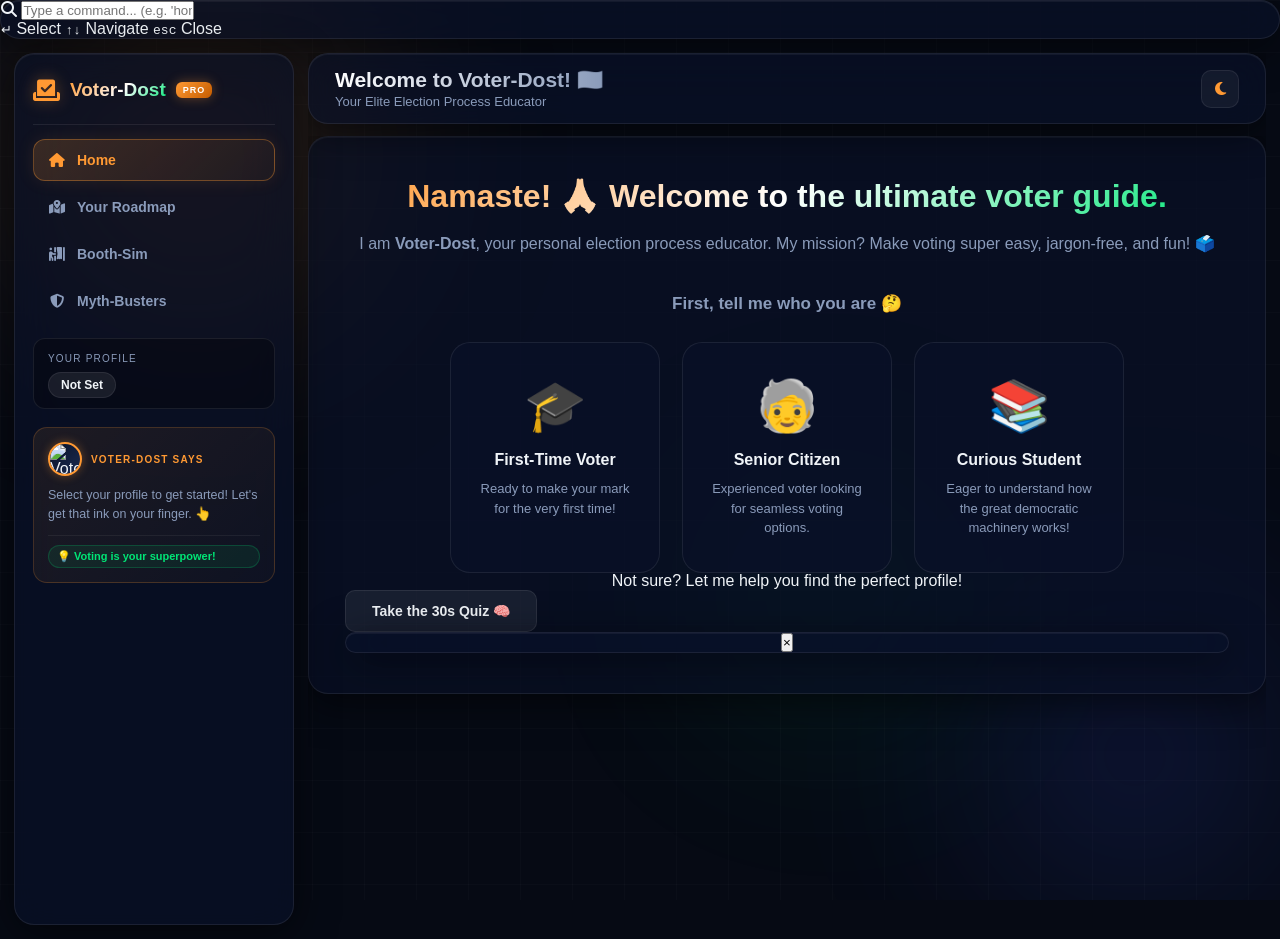
==== index.html @ 1938be78 "Initial commit: Voter-Dost Pro Hackathon Submission" ====
<!DOCTYPE html>
<html lang="en">
<head>
    <meta charset="UTF-8">
    <meta name="viewport" content="width=device-width, initial-scale=1.0">
    <title>Voter-Dost Pro | Elite Election Process Educator</title>
    <meta name="description" content="Your elite, AI-driven election education assistant. Learn how to vote in India with personalized roadmaps, booth simulations, and myth-busting.">
    
    <!-- PWA & Mobile -->
    <link rel="manifest" href="manifest.json">
    <meta name="theme-color" content="#ff9933">
    <meta name="apple-mobile-web-app-capable" content="yes">
    <link rel="apple-touch-icon" href="https://api.dicebear.com/7.x/bottts/svg?seed=VoterDost">
    
    <!-- Security: CSP (Allowing trusted CDNs) -->
    <meta http-equiv="Content-Security-Policy" content="default-src 'self'; script-src 'self' https://cdnjs.cloudflare.com https://api.dicebear.com 'unsafe-inline'; style-src 'self' https://fonts.googleapis.com https://cdnjs.cloudflare.com 'unsafe-inline'; font-src 'self' https://fonts.gstatic.com https://cdnjs.cloudflare.com; img-src 'self' https://api.dicebear.com data:; connect-src 'self' https://api.dicebear.com;">

    <link rel="stylesheet" href="styles.css?v=elite">
    <link href="https://fonts.googleapis.com/css2?family=Outfit:wght@300;400;600;700;900&display=swap" rel="stylesheet">
    <link rel="stylesheet" href="https://cdnjs.cloudflare.com/ajax/libs/font-awesome/6.4.0/css/all.min.css">
</head>
<body>
    <!-- Animated Cyber Background -->
    <div class="cyber-bg">
        <div class="orb orb-1"></div>
        <div class="orb orb-2"></div>
        <div class="orb orb-3"></div>
    </div>

    <!-- Command Palette (Ctrl+K) -->
    <div class="cmd-palette" id="cmdPalette" aria-hidden="true" role="dialog" aria-modal="true">
        <div class="cmd-box glass">
            <div class="cmd-input-wrap">
                <i class="fa-solid fa-magnifying-glass"></i>
                <input type="text" id="cmdInput" placeholder="Type a command... (e.g. 'home', 'roadmap', 'light')" aria-label="Command search">
            </div>
            <div class="cmd-results" id="cmdResults">
                <!-- Dynamic results -->
            </div>
            <div class="cmd-footer">
                <span><kbd>↵</kbd> Select</span>
                <span><kbd>↑↓</kbd> Navigate</span>
                <span><kbd>esc</kbd> Close</span>
            </div>
        </div>
    </div>

    <div class="app-shell">

        <!-- ═══ SIDEBAR ═══ -->
        <aside class="sidebar glass">
            <div class="logo">
                <i class="fa-solid fa-check-to-slot"></i>
                <h2>Voter-Dost</h2>
                <span class="badge">PRO</span>
            </div>

            <ul class="nav-list" role="navigation" aria-label="Main Navigation">
                <li class="nav-item active" data-view="home" tabindex="0" role="button" aria-label="Go to Home"><i class="fa-solid fa-house" aria-hidden="true"></i> Home</li>
                <li class="nav-item" data-view="roadmap" tabindex="0" role="button" aria-label="View Your Roadmap"><i class="fa-solid fa-map-location-dot" aria-hidden="true"></i> Your Roadmap</li>
                <li class="nav-item" data-view="boothsim" tabindex="0" role="button" aria-label="Open Booth Simulation"><i class="fa-solid fa-person-booth" aria-hidden="true"></i> Booth-Sim</li>
                <li class="nav-item" data-view="mythbuster" tabindex="0" role="button" aria-label="View Myth-Busters"><i class="fa-solid fa-shield-halved" aria-hidden="true"></i> Myth-Busters</li>
            </ul>

            <div class="profile-widget" aria-live="polite">
                <p class="widget-label">Your Profile</p>
                <span class="profile-chip" id="profileChip">Not Set</span>
            </div>

            <div class="assistant-panel" role="complementary" aria-label="Voter-Dost Assistant">
                <div class="assistant-head">
                    <img src="https://api.dicebear.com/7.x/bottts/svg?seed=VoterDost" alt="Voter-Dost Avatar" class="assistant-img">
                    <span class="assistant-name">Voter-Dost says</span>
                </div>
                <p class="assistant-text" id="assistantText" aria-live="polite">Select your profile to get started! Let's get that ink on your finger. 👆</p>
                <div id="assistantFooter" class="assistant-footer">
                    <span class="pro-tip">💡 Voting is your superpower!</span>
                </div>
            </div>
        </aside>

        <!-- ═══ MAIN ═══ -->
        <main class="main-area" id="mainContent">

            <!-- Header -->
            <header class="top-bar glass">
                <div>
                    <h1 class="page-title" id="pageTitle">Welcome to Voter-Dost! 🇮🇳</h1>
                    <p class="page-sub" id="pageSub">Your Elite Election Process Educator</p>
                </div>
                <button class="theme-btn" id="themeBtn" title="Toggle theme" aria-label="Switch to light mode">
                    <i class="fa-solid fa-moon" aria-hidden="true"></i>
                </button>
            </header>

            <!-- Views -->
            <div class="view-wrap">

                <!-- HOME -->
                <section class="view active" id="view-home" aria-labelledby="pageTitle">
                    <div class="glass hero-box">
                        <h2 class="hero-heading">Namaste! 🙏 Welcome to the ultimate voter guide.</h2>
                        <p class="hero-sub">I am <strong>Voter-Dost</strong>, your personal election process educator. My mission? Make voting super easy, jargon-free, and fun! 🗳️</p>
                        <h3 class="pick-label">First, tell me who you are 🤔</h3>
                        <div class="profile-cards" id="profileCards" role="radiogroup" aria-label="Select your voter profile">
                            <div class="pcard" data-profile="first-time" tabindex="0" role="radio" aria-checked="false" aria-label="First-Time Voter">
                                <span class="pcard-icon" aria-hidden="true">🎓</span>
                                <h4>First-Time Voter</h4>
                                <p>Ready to make your mark for the very first time!</p>
                            </div>
                            <div class="pcard" data-profile="senior" tabindex="0" role="radio" aria-checked="false" aria-label="Senior Citizen">
                                <span class="pcard-icon" aria-hidden="true">🧓</span>
                                <h4>Senior Citizen</h4>
                                <p>Experienced voter looking for seamless voting options.</p>
                            </div>
                            <div class="pcard" data-profile="student" tabindex="0" role="radio" aria-checked="false" aria-label="Curious Student">
                                <span class="pcard-icon" aria-hidden="true">📚</span>
                                <h4>Curious Student</h4>
                                <p>Eager to understand how the great democratic machinery works!</p>
                            </div>
                        </div>

                        <div class="quiz-teaser">
                            <p>Not sure? Let me help you find the perfect profile!</p>
                            <button class="btn btn-ghost" id="startQuiz">Take the 30s Quiz 🧠</button>
                        </div>

                        <!-- Quiz Modal Container -->
                        <div class="quiz-overlay" id="quizOverlay" aria-hidden="true">
                            <div class="quiz-box glass">
                                <div id="quizContent">
                                    <!-- Dynamic Quiz -->
                                </div>
                                <button class="btn-close-quiz" id="closeQuiz">×</button>
                            </div>
                        </div>
                    </div>
                </section>

                <!-- ROADMAP -->
                <section class="view" id="view-roadmap">
                    <div class="glass content-box">
                        <h2>📍 Your Journey to the Ballot</h2>
                        <p id="roadmapIntro" class="content-sub">Let's walk through the exact steps you need to take.</p>
                        <div class="timeline" id="roadmapTimeline"></div>
                    </div>
                </section>

                <!-- BOOTH-SIM -->
                <section class="view" id="view-boothsim">
                    <div class="glass content-box">
                        <h2>🏛️ Booth-Sim: Virtual Walkthrough</h2>
                        <p class="content-sub">Nervous about what happens inside the polling booth? Let's practice!</p>

                        <div class="progress-bar-wrap">
                            <div class="progress-bar" id="simProgressBar"></div>
                        </div>

                        <div class="sim-steps-bar" id="simStepsBar">
                            <div class="sim-tab active" data-step="1">1. Entry</div>
                            <div class="sim-tab" data-step="2">2. ID Check</div>
                            <div class="sim-tab" data-step="3">3. The Ink</div>
                            <div class="sim-tab" data-step="4">4. Voting</div>
                        </div>

                        <div class="sim-stage glass-inner" id="simStage">
                            <!-- Populated by JS -->
                        </div>

                        <div class="sim-controls">
                            <button class="btn btn-ghost" id="btnBack" disabled>← Back</button>
                            <button class="btn btn-primary" id="btnNext">Next Step ➡️</button>
                        </div>
                    </div>
                </section>

                <!-- MYTH-BUSTERS -->
                <section class="view" id="view-mythbuster">
                    <div class="glass content-box">
                        <h2>🛡️ Myth-Buster Engine</h2>
                        <p class="content-sub">Clearing up common election misinformation. Official ECI rules only! ✅ <em>Hover cards to reveal the truth.</em></p>
                        <div class="myth-grid" id="mythGrid"></div>
                    </div>
                </section>

            </div><!-- /.view-wrap -->
        </main>
    </div><!-- /.app-shell -->

    <script src="https://cdnjs.cloudflare.com/ajax/libs/vanilla-tilt/1.8.0/vanilla-tilt.min.js"></script>
    <script src="script.js?v=final"></script>
</body>
</html>
---- styles.css ----
@import url('https://fonts.googleapis.com/css2?family=Outfit:wght@300;400;600;700;900&display=swap');

/* ═══════════════════════════════════════════
   ROOT TOKENS
═══════════════════════════════════════════ */
:root {
    --bg: #060a14;
    --col-1: #0a1228;
    --txt: #f0f4f8;
    --txt2: #8a9bba;
    --saffron: #ff9933;
    --saffron-g: rgba(255,153,51,0.35);
    --green: #00e676;
    --green-g: rgba(0,230,118,0.25);
    --blue: #3d5afe;
    --blue-g: rgba(61,90,254,0.3);
    --glass: rgba(10,18,40,0.65);
    --glass-b: rgba(255,255,255,0.08);
    --glass-h: rgba(20,35,70,0.85);
    --r: 20px;
    --sidebar: 280px;
    --fluid-32: clamp(24px, 5vw, 32px);
    --fluid-21: clamp(18px, 3vw, 21px);
}

/* ═══════════════════════════════════════════
   RESET & BASE
═══════════════════════════════════════════ */
*, *::before, *::after { margin: 0; padding: 0; box-sizing: border-box; }
body {
    font-family: 'Outfit', sans-serif;
    background: var(--bg);
    color: var(--txt);
    min-height: 100vh;
    overflow: hidden;
}

/* ═══════════════════════════════════════════
   ANIMATED BACKGROUND
═══════════════════════════════════════════ */
.cyber-bg {
    position: fixed; inset: 0;
    pointer-events: none; z-index: 0; overflow: hidden;
}
.orb {
    position: absolute;
    border-radius: 50%;
    filter: blur(100px);
    animation: pulse 9s ease-in-out infinite alternate;
}
.orb-1 { width: 550px; height: 550px; top: -120px; left: -80px;  background: radial-gradient(circle, #ff9933, transparent 70%); opacity:.22; animation-delay: 0s; }
.orb-2 { width: 450px; height: 450px; bottom: -80px; right: -80px; background: radial-gradient(circle, #3d5afe, transparent 70%); opacity:.22; animation-delay: -4s; }
.orb-3 { width: 380px; height: 380px; top: 45%; left: 50%; background: radial-gradient(circle, #00e676, transparent 70%); opacity:.15; animation-delay: -7s; }

@keyframes pulse {
    from { transform: scale(1) translate(0,0); }
    to   { transform: scale(1.18) translate(15px,-15px); }
}

/* Grid */
body::before {
    content: '';
    position: fixed; inset: 0; z-index: 0; pointer-events: none;
    background-image: linear-gradient(rgba(255,255,255,.018) 1px, transparent 1px), linear-gradient(90deg, rgba(255,255,255,.018) 1px, transparent 1px);
    background-size: 52px 52px;
}

/* ═══════════════════════════════════════════
   GLASS
═══════════════════════════════════════════ */
.glass {
    background: var(--glass);
    backdrop-filter: blur(22px) saturate(1.5);
    -webkit-backdrop-filter: blur(22px) saturate(1.5);
    border: 1px solid var(--glass-b);
    border-radius: var(--r);
    box-shadow: 0 8px 40px rgba(0,0,0,.55), inset 0 1px 0 rgba(255,255,255,.05);
    position: relative; z-index: 1;
}
.glass-inner {
    background: rgba(0,0,0,.25);
    border: 1px solid rgba(255,255,255,.05);
    border-radius: 14px;
}

/* ═══════════════════════════════════════════
   APP SHELL
═══════════════════════════════════════════ */
.app-shell {
    display: flex;
    height: 100vh;
    padding: 14px;
    gap: 14px;
    position: relative; z-index: 1;
}

/* ═══════════════════════════════════════════
   SIDEBAR
═══════════════════════════════════════════ */
.sidebar {
    width: var(--sidebar);
    flex-shrink: 0;
    display: flex;
    flex-direction: column;
    padding: 24px 18px;
    gap: 6px;
    overflow-y: auto;
    overflow-x: hidden;
}
.sidebar::-webkit-scrollbar { width: 3px; }
.sidebar::-webkit-scrollbar-thumb { background: var(--glass-b); border-radius: 10px; }

/* Logo */
.logo {
    display: flex; align-items: center; gap: 10px;
    padding-bottom: 22px; margin-bottom: 8px;
    border-bottom: 1px solid var(--glass-b);
}
.logo i { font-size: 24px; color: var(--saffron); filter: drop-shadow(0 0 8px var(--saffron-g)); }
.logo h2 {
    font-weight: 900; font-size: 19px;
    background: linear-gradient(135deg, var(--saffron), #fff 55%, var(--green));
    -webkit-background-clip: text; background-clip: text; -webkit-text-fill-color: transparent;
}
.badge {
    background: linear-gradient(135deg, var(--saffron), #c45c00);
    font-size: 9px; padding: 3px 7px; border-radius: 6px;
    font-weight: 900; letter-spacing: 1px; color: #fff;
    box-shadow: 0 0 12px var(--saffron-g);
}

/* Nav */
.nav-list { list-style: none; display: flex; flex-direction: column; gap: 5px; }
.nav-item {
    padding: 12px 14px; border-radius: 12px;
    cursor: pointer; display: flex; align-items: center; gap: 11px;
    color: var(--txt2); font-weight: 600; font-size: 14px;
    border: 1px solid transparent;
    transition: all .22s ease;
}
.nav-item i { width: 18px; text-align: center; }
.nav-item:hover { background: var(--glass-h); color: var(--txt); border-color: var(--glass-b); transform: translateX(3px); }
.nav-item.active {
    background: linear-gradient(135deg, rgba(255,153,51,.18), rgba(255,153,51,.05));
    color: var(--saffron); border-color: rgba(255,153,51,.35);
    box-shadow: 0 0 18px rgba(255,153,51,.1);
}

/* Profile Widget */
.profile-widget {
    margin-top: 10px; padding: 14px 14px 10px;
    background: rgba(0,0,0,.28); border-radius: 12px;
    border: 1px solid var(--glass-b);
}
.widget-label { font-size: 10px; color: var(--txt2); text-transform: uppercase; letter-spacing: 1.2px; margin-bottom: 8px; }
.profile-chip {
    display: inline-block; padding: 5px 12px;
    border-radius: 20px; font-size: 12px; font-weight: 700;
    background: rgba(255,255,255,.08); color: var(--txt);
    border: 1px solid var(--glass-b); transition: all .3s;
}

/* Assistant Panel */
.assistant-panel {
    margin-top: 12px; padding: 14px;
    background: linear-gradient(135deg, rgba(255,153,51,.09), rgba(255,153,51,.03));
    border: 1px solid rgba(255,153,51,.2);
    border-radius: 14px;
    animation: float 5s ease-in-out infinite;
}
@keyframes float { 0%,100%{transform:translateY(0)} 50%{transform:translateY(-6px)} }

.assistant-head { display: flex; align-items: center; gap: 9px; margin-bottom: 10px; }
.assistant-img {
    width: 34px; height: 34px; border-radius: 50%;
    border: 2px solid var(--saffron);
    background: linear-gradient(135deg, #0a1228, #1a2a50);
    box-shadow: 0 0 10px var(--saffron-g);
}
.assistant-name { font-size: 10px; font-weight: 900; color: var(--saffron); text-transform: uppercase; letter-spacing: 1.2px; }
.assistant-text { font-size: 12.5px; color: var(--txt2); line-height: 1.55; min-height: 40px; transition: all .2s; }
.assistant-footer { margin-top: 9px; border-top: 1px solid rgba(255,255,255,.06); padding-top: 9px; display: flex; flex-direction: column; gap: 6px; }
.pro-tip {
    font-size: 11px; color: var(--green);
    background: rgba(0,230,118,.08); padding: 4px 8px;
    border-radius: 20px; border: 1px solid rgba(0,230,118,.2); font-weight: 600;
}
.cta-btn {
    font-size: 11px; color: var(--saffron);
    background: rgba(255,153,51,.1); padding: 4px 10px;
    border-radius: 20px; border: 1px solid rgba(255,153,51,.25);
    cursor: pointer; font-weight: 700; transition: all .2s; display: inline-block;
}
.cta-btn:hover { background: rgba(255,153,51,.22); }

/* ═══════════════════════════════════════════
   MAIN AREA
═══════════════════════════════════════════ */
.main-area {
    flex: 1; display: flex; flex-direction: column;
    gap: 12px; min-width: 0; overflow: hidden;
}

/* Top Bar */
.top-bar {
    display: flex; justify-content: space-between; align-items: center;
    padding: 14px 26px; flex-shrink: 0;
}
.page-title { font-size: 21px; font-weight: 900; background: linear-gradient(90deg,#fff,var(--txt2)); -webkit-background-clip: text; background-clip: text; -webkit-text-fill-color: transparent; }
.page-sub { font-size: 13px; color: var(--txt2); margin-top: 2px; }
.theme-btn {
    width: 38px; height: 38px; border: 1px solid var(--glass-b);
    background: rgba(255,255,255,.05); border-radius: 10px;
    cursor: pointer; display: flex; align-items: center; justify-content: center;
    transition: all .25s;
}
.theme-btn:hover { background: rgba(255,153,51,.15); border-color: var(--saffron); }
.theme-btn i { font-size: 15px; color: var(--saffron); transition: transform .3s; }
.theme-btn:hover i { transform: rotate(20deg); }

/* View Container */
.view-wrap {
    flex: 1; overflow-y: auto; overflow-x: hidden;
    position: relative;
}
.view-wrap::-webkit-scrollbar { width: 4px; }
.view-wrap::-webkit-scrollbar-thumb { background: rgba(255,153,51,.25); border-radius: 10px; }

/* Views */
.view { display: none; }
.view.active { display: block; animation: slideUp .38s cubic-bezier(.16,1,.3,1) forwards; }
@keyframes slideUp { from{opacity:0;transform:translateY(18px)} to{opacity:1;transform:translateY(0)} }

/* ═══════════════════════════════════════════
   HOME PAGE
═══════════════════════════════════════════ */
.hero-box { padding: 40px 36px; text-align: center; }
.hero-heading {
    font-size: 32px; font-weight: 900; line-height: 1.2; margin-bottom: 16px;
    background: linear-gradient(135deg, var(--saffron) 0%, #fff 50%, var(--green) 100%);
    -webkit-background-clip: text; background-clip: text; -webkit-text-fill-color: transparent;
}
.hero-sub { font-size: 16px; color: var(--txt2); margin-bottom: 36px; line-height: 1.6; }
.pick-label { font-size: 17px; font-weight: 700; color: var(--txt2); margin-bottom: 28px; }

.profile-cards { display: flex; justify-content: center; gap: 22px; flex-wrap: wrap; }
.pcard {
    width: 210px; padding: 34px 24px;
    background: var(--glass); border: 1px solid var(--glass-b);
    border-radius: 20px; cursor: pointer;
    transition: border-color .25s, box-shadow .25s;
    transform-style: preserve-3d; will-change: transform;
}
.pcard:hover { border-color: var(--saffron); box-shadow: 0 0 28px var(--saffron-g); }
.pcard.selected {
    border-color: var(--saffron) !important;
    background: linear-gradient(135deg, rgba(255,153,51,.16), rgba(255,153,51,.05));
    box-shadow: 0 0 36px var(--saffron-g);
}
.pcard-icon { font-size: 50px; display: block; margin-bottom: 16px; }
.pcard h4 { font-size: 16px; font-weight: 800; margin-bottom: 10px; }
.pcard p { font-size: 13px; color: var(--txt2); line-height: 1.5; }

/* ═══════════════════════════════════════════
   ROADMAP
═══════════════════════════════════════════ */
.content-box { padding: 30px 32px; }
.content-box h2 { font-size: 24px; font-weight: 900; margin-bottom: 6px; }
.content-sub { color: var(--txt2); font-size: 14px; margin-bottom: 8px; line-height: 1.5; }

.timeline {
    margin-top: 30px; padding-left: 32px; position: relative;
}
.timeline::before {
    content: ''; position: absolute; left: 6px; top: 0; bottom: 0;
    width: 2px; background: linear-gradient(to bottom, var(--saffron), var(--green));
    border-radius: 2px;
}
.t-item {
    margin-bottom: 28px; position: relative;
    animation: fadeX .45s ease forwards; opacity: 0;
}
@keyframes fadeX { from{opacity:0;transform:translateX(-12px)} to{opacity:1;transform:translateX(0)} }

.t-item::before {
    content: ''; position: absolute; left: -30px; top: 6px;
    width: 14px; height: 14px; border-radius: 50%;
    background: var(--saffron); border: 3px solid var(--bg);
    box-shadow: 0 0 10px var(--saffron-g);
}
.t-item h3 { color: var(--saffron); font-size: 15px; font-weight: 800; margin-bottom: 7px; }
.t-item p { color: var(--txt2); font-size: 14px; line-height: 1.65; }

/* ═══════════════════════════════════════════
   BOOTH-SIM
═══════════════════════════════════════════ */
.progress-bar-wrap {
    width: 100%; height: 6px;
    background: rgba(255,255,255,.07); border-radius: 10px;
    margin: 20px 0 18px; overflow: hidden;
}
.progress-bar {
    height: 100%; width: 25%; border-radius: 10px;
    background: linear-gradient(90deg, var(--saffron), var(--green));
    box-shadow: 0 0 10px var(--saffron-g);
    transition: width .5s cubic-bezier(.16,1,.3,1);
}

.sim-steps-bar {
    display: flex; gap: 6px;
    background: rgba(0,0,0,.3); border-radius: 12px; padding: 7px;
    margin-bottom: 20px;
}
.sim-tab {
    flex: 1; text-align: center; padding: 8px 6px;
    border-radius: 8px; font-size: 12px; font-weight: 700;
    color: var(--txt2); opacity: .5; transition: all .3s;
}
.sim-tab.active {
    background: linear-gradient(135deg, var(--blue), #7c4dff);
    color: #fff; opacity: 1; box-shadow: 0 0 18px var(--blue-g);
}

.sim-stage {
    min-height: 240px; padding: 36px 32px;
    display: flex; flex-direction: column;
    align-items: center; justify-content: center; text-align: center;
}
.sim-icon {
    font-size: 68px; margin-bottom: 22px;
    background: linear-gradient(135deg, var(--saffron), var(--green));
    -webkit-background-clip: text; background-clip: text; -webkit-text-fill-color: transparent;
    filter: drop-shadow(0 0 16px var(--saffron-g));
}
.sim-stage h3 { font-size: 22px; font-weight: 900; margin-bottom: 12px; }
.sim-stage p { color: var(--txt2); font-size: 15px; line-height: 1.7; max-width: 500px; }

.sim-controls {
    display: flex; gap: 14px; margin-top: 18px;
    position: relative; z-index: 100; /* Ensure it stays above everything */
}

/* ═══════════════════════════════════════════
   RESPONSIVE (MOBILE FIXES)
═══════════════════════════════════════════ */
@media (max-width: 900px) {
    .app-shell { flex-direction: column; height: auto; overflow: visible; padding: 10px; }
    .sidebar { width: 100%; height: auto; padding: 15px; border-bottom: 1px solid var(--glass-b); }
    .main-area { height: auto; }
    .top-bar { padding: 12px 15px; }
    .hero-box { padding: 25px 15px; }
    .hero-heading { font-size: 24px; }
    .profile-cards { gap: 10px; }
    .pcard { width: calc(50% - 10px); padding: 20px 15px; }
    .sim-stage { padding: 20px 15px; min-height: 200px; }
    .sim-icon { font-size: 50px; }
    .sim-tab { font-size: 10px; padding: 6px 2px; }
}

@media (max-width: 550px) {
    .pcard { width: 100%; }
    .page-title { font-size: 18px; }
    .btn { width: 100%; padding: 14px; }
    .sim-controls { flex-direction: column-reverse; }
}

/* ═══════════════════════════════════════════
   BUTTONS
═══════════════════════════════════════════ */
.btn {
    padding: 12px 26px; border: none; border-radius: 10px;
    font-size: 14px; font-weight: 700; cursor: pointer;
    font-family: 'Outfit', sans-serif; transition: all .2s ease;
    display: flex; align-items: center; justify-content: center; gap: 8px;
}
.btn-primary {
    background: linear-gradient(135deg, var(--saffron), #e05800);
    color: #fff; box-shadow: 0 4px 18px var(--saffron-g);
}
.btn-primary:hover:not(:disabled) { transform: translateY(-2px); box-shadow: 0 8px 28px var(--saffron-g); }
.btn-primary:active { transform: translateY(0); }
.btn-ghost {
    background: rgba(255,255,255,.07); color: var(--txt);
    border: 1px solid var(--glass-b);
}
.btn-ghost:hover:not(:disabled) { background: rgba(255,255,255,.13); }
.btn:disabled { opacity: .4; cursor: not-allowed; }

.btn-finish {
    background: linear-gradient(135deg, var(--green), #00873a) !important;
    box-shadow: 0 4px 18px var(--green-g) !important;
}

/* ═══════════════════════════════════════════
   MYTH-BUSTERS
═══════════════════════════════════════════ */
.myth-grid {
    display: grid;
    grid-template-columns: repeat(auto-fill, minmax(270px,1fr));
    gap: 22px; margin-top: 28px;
}
.myth-card { perspective: 1100px; height: 205px; }
.myth-inner {
    width: 100%; height: 100%; position: relative;
    transform-style: preserve-3d;
    transition: transform .62s cubic-bezier(.23,1,.32,1);
    cursor: pointer;
}
.myth-card:hover .myth-inner { transform: rotateY(180deg); }

.myth-front, .myth-back {
    position: absolute; width: 100%; height: 100%;
    backface-visibility: hidden; -webkit-backface-visibility: hidden;
    border-radius: 15px; padding: 24px 22px;
    display: flex; flex-direction: column;
    justify-content: center; align-items: center; gap: 10px;
}
.myth-front {
    background: linear-gradient(135deg,rgba(255,51,51,.14),rgba(255,51,51,.04));
    border: 1px solid rgba(255,80,80,.22);
}
.myth-front h3 { color: #ff6b6b; font-size: 13px; font-weight: 900; text-transform: uppercase; letter-spacing: 1px; }
.myth-back {
    background: linear-gradient(135deg,rgba(0,230,118,.14),rgba(0,230,118,.04));
    border: 1px solid rgba(0,230,118,.22);
    transform: rotateY(180deg);
}
.myth-back h3 { color: var(--green); font-size: 13px; font-weight: 900; text-transform: uppercase; letter-spacing: 1px; }
.myth-front p, .myth-back p { color: var(--txt2); font-size: 13px; line-height: 1.55; text-align: center; }

/* ═══════════════════════════════════════════
    GOOGLE SERVICES BOX
═══════════════════════════════════════════ */
.google-services-box {
    margin-top: 40px;
    padding: 24px;
    background: linear-gradient(135deg, rgba(61,90,254,0.1), rgba(61,90,254,0.05));
    border: 1px solid rgba(61,90,254,0.25);
    border-radius: 20px;
    text-align: center;
}
.google-services-box h4 {
    font-size: 16px;
    font-weight: 800;
    margin-bottom: 18px;
    color: var(--blue);
}
.google-services-box h4 i {
    margin-right: 8px;
}
.service-btns {
    display: flex;
    gap: 12px;
    justify-content: center;
    flex-wrap: wrap;
}
.service-link {
    text-decoration: none;
    padding: 12px 20px;
    background: var(--glass);
    border: 1px solid var(--glass-b);
    border-radius: 12px;
    color: var(--txt);
    font-size: 13px;
    font-weight: 700;
    display: flex;
    align-items: center;
    gap: 10px;
    transition: all .25s ease;
}
.service-link:hover {
    background: var(--blue);
    color: #fff;
    border-color: var(--blue);
    transform: translateY(-3px);
    box-shadow: 0 6px 20px var(--blue-g);
}
.service-link i {
    font-size: 16px;
}

/* ═══════════════════════════════════════════
    ACCESSIBILITY & FOCUS
═══════════════════════════════════════════ */
:focus-visible {
    outline: 2px solid var(--saffron);
    outline-offset: 4px;
}

.nav-item:focus {
    outline: none;
    background: var(--glass-h);
}

.pcard:focus {
    outline: none;
    border-color: var(--saffron);
    box-shadow: 0 0 20px var(--saffron-g);
}

.active-chip {
    background: linear-gradient(135deg,#ff9933,#c45c00) !important;
    color: #fff !important;
    border: none !important;
    box-shadow: 0 0 14px rgba(255,153,51,.4) !important;
}

/* ═══════════════════════════════════════════
   LIGHT MODE
═══════════════════════════════════════════ */
body.light {
    --bg: #f0f4fb; --txt: #0d1526; --txt2: #4a5b80;
    --glass: rgba(255,255,255,.68); --glass-b: rgba(0,0,0,.07);
    --glass-h: rgba(240,245,255,.92); --col-1: #fff;
}
body.light .orb { opacity: .1; }
body.light .cyber-bg { opacity: .4; }
body.light .google-services-box {
    background: rgba(61,90,254,0.05);
}

 / *   P%P%P%P%P%P%P%P%P%P%P%P%P%P%P%P%P%P%P%P%P%P%P%P%P%P%P%P%P%P%P%P%P%P%P%P%P%P%P%P%P%P%P%
         C O M M A N D   P A L E T T E   ( E l i t e   U X ) 
 P%P%P%P%P%P%P%P%P%P%P%P%P%P%P%P%P%P%P%P%P%P%P%P%P%P%P%P%P%P%P%P%P%P%P%P%P%P%P%P%P%P%P%  * / 
 . c m d - p a l e t t e   { 
         p o s i t i o n :   f i x e d ;   i n s e t :   0 ;   z - i n d e x :   1 0 0 0 ; 
         b a c k g r o u n d :   r g b a ( 0 , 0 , 0 , 0 . 6 ) ;   b a c k d r o p - f i l t e r :   b l u r ( 8 p x ) ; 
         d i s p l a y :   n o n e ;   a l i g n - i t e m s :   f l e x - s t a r t ;   j u s t i f y - c o n t e n t :   c e n t e r ; 
         p a d d i n g - t o p :   1 5 v h ;   o p a c i t y :   0 ;   t r a n s i t i o n :   o p a c i t y   . 3 s   e a s e ; 
 } 
 . c m d - p a l e t t e . a c t i v e   {   d i s p l a y :   f l e x ;   o p a c i t y :   1 ;   } 
 . c m d - b o x   { 
         w i d t h :   6 0 0 p x ;   m a x - w i d t h :   9 0 % ; 
         b o r d e r - r a d i u s :   1 6 p x ;   o v e r f l o w :   h i d d e n ; 
         t r a n s f o r m :   t r a n s l a t e Y ( - 2 0 p x ) ;   t r a n s i t i o n :   t r a n s f o r m   . 3 s   c u b i c - b e z i e r ( . 1 6 , 1 , . 3 , 1 ) ; 
 } 
 . c m d - p a l e t t e . a c t i v e   . c m d - b o x   {   t r a n s f o r m :   t r a n s l a t e Y ( 0 ) ;   } 
 . c m d - i n p u t - w r a p   { 
         d i s p l a y :   f l e x ;   a l i g n - i t e m s :   c e n t e r ;   g a p :   1 4 p x ; 
         p a d d i n g :   1 8 p x   2 4 p x ;   b o r d e r - b o t t o m :   1 p x   s o l i d   v a r ( - - g l a s s - b ) ; 
 } 
 . c m d - i n p u t - w r a p   i   {   c o l o r :   v a r ( - - s a f f r o n ) ;   f o n t - s i z e :   1 8 p x ;   } 
 . c m d - i n p u t - w r a p   i n p u t   { 
         b a c k g r o u n d :   n o n e ;   b o r d e r :   n o n e ;   o u t l i n e :   n o n e ; 
         c o l o r :   v a r ( - - t x t ) ;   f o n t - f a m i l y :   i n h e r i t ;   f o n t - s i z e :   1 6 p x ;   w i d t h :   1 0 0 % ; 
 } 
 . c m d - r e s u l t s   {   m a x - h e i g h t :   3 5 0 p x ;   o v e r f l o w - y :   a u t o ;   p a d d i n g :   1 0 p x ;   } 
 . c m d - i t e m   { 
         p a d d i n g :   1 2 p x   1 8 p x ;   b o r d e r - r a d i u s :   1 0 p x ;   c u r s o r :   p o i n t e r ; 
         d i s p l a y :   f l e x ;   a l i g n - i t e m s :   c e n t e r ;   j u s t i f y - c o n t e n t :   s p a c e - b e t w e e n ; 
         t r a n s i t i o n :   a l l   . 2 s ; 
 } 
 . c m d - i t e m : h o v e r ,   . c m d - i t e m . s e l e c t e d   {   b a c k g r o u n d :   v a r ( - - g l a s s - h ) ;   } 
 . c m d - i t e m - l a b e l   {   f o n t - w e i g h t :   6 0 0 ;   f o n t - s i z e :   1 4 p x ;   } 
 . c m d - i t e m - k e y   {   f o n t - s i z e :   1 1 p x ;   c o l o r :   v a r ( - - t x t 2 ) ;   b a c k g r o u n d :   r g b a ( 0 , 0 , 0 , . 3 ) ;   p a d d i n g :   2 p x   6 p x ;   b o r d e r - r a d i u s :   4 p x ;   } 
 . c m d - f o o t e r   { 
         p a d d i n g :   1 2 p x   2 4 p x ;   b o r d e r - t o p :   1 p x   s o l i d   v a r ( - - g l a s s - b ) ; 
         d i s p l a y :   f l e x ;   g a p :   1 8 p x ;   f o n t - s i z e :   1 1 p x ;   c o l o r :   v a r ( - - t x t 2 ) ; 
 } 
 k b d   { 
         b a c k g r o u n d :   r g b a ( 2 5 5 , 2 5 5 , 2 5 5 , . 1 ) ;   b o r d e r - r a d i u s :   3 p x ; 
         p a d d i n g :   1 p x   5 p x ;   f o n t - f a m i l y :   m o n o s p a c e ;   b o r d e r :   1 p x   s o l i d   r g b a ( 2 5 5 , 2 5 5 , 2 5 5 , . 1 ) ; 
 } 
 
 / *   P%P%P%P%P%P%P%P%P%P%P%P%P%P%P%P%P%P%P%P%P%P%P%P%P%P%P%P%P%P%P%P%P%P%P%P%P%P%P%P%P%P%P%
         Q U I Z   S Y S T E M 
 P%P%P%P%P%P%P%P%P%P%P%P%P%P%P%P%P%P%P%P%P%P%P%P%P%P%P%P%P%P%P%P%P%P%P%P%P%P%P%P%P%P%P%  * / 
 . q u i z - t e a s e r   {   m a r g i n - t o p :   4 0 p x ;   p a d d i n g - t o p :   2 0 p x ;   b o r d e r - t o p :   1 p x   s o l i d   v a r ( - - g l a s s - b ) ;   t e x t - a l i g n :   c e n t e r ;   } 
 . q u i z - t e a s e r   p   {   f o n t - s i z e :   1 4 p x ;   c o l o r :   v a r ( - - t x t 2 ) ;   m a r g i n - b o t t o m :   1 2 p x ;   } 
 
 . q u i z - o v e r l a y   { 
         p o s i t i o n :   f i x e d ;   i n s e t :   0 ;   z - i n d e x :   9 0 0 ; 
         b a c k g r o u n d :   r g b a ( 0 , 0 , 0 , 0 . 8 5 ) ;   b a c k d r o p - f i l t e r :   b l u r ( 1 2 p x ) ; 
         d i s p l a y :   n o n e ;   a l i g n - i t e m s :   c e n t e r ;   j u s t i f y - c o n t e n t :   c e n t e r ; 
 } 
 . q u i z - o v e r l a y . a c t i v e   {   d i s p l a y :   f l e x ;   a n i m a t i o n :   f a d e I n   . 3 s   f o r w a r d s ;   } 
 . q u i z - b o x   {   w i d t h :   5 0 0 p x ;   m a x - w i d t h :   9 5 % ;   p a d d i n g :   4 0 p x ;   t e x t - a l i g n :   c e n t e r ;   p o s i t i o n :   r e l a t i v e ;   } 
 . q u i z - b o x   h 3   {   f o n t - s i z e :   2 4 p x ;   m a r g i n - b o t t o m :   2 0 p x ;   } 
 . q u i z - o p t i o n s   {   d i s p l a y :   f l e x ;   f l e x - d i r e c t i o n :   c o l u m n ;   g a p :   1 2 p x ;   m a r g i n - t o p :   2 4 p x ;   } 
 . q u i z - o p t   { 
         p a d d i n g :   1 6 p x ;   b o r d e r - r a d i u s :   1 2 p x ;   b o r d e r :   1 p x   s o l i d   v a r ( - - g l a s s - b ) ; 
         b a c k g r o u n d :   r g b a ( 2 5 5 , 2 5 5 , 2 5 5 , . 0 3 ) ;   c u r s o r :   p o i n t e r ;   t r a n s i t i o n :   a l l   . 2 s ; 
         f o n t - w e i g h t :   6 0 0 ; 
 } 
 . q u i z - o p t : h o v e r   {   b a c k g r o u n d :   v a r ( - - s a f f r o n ) ;   c o l o r :   # 0 0 0 ;   t r a n s f o r m :   s c a l e ( 1 . 0 2 ) ;   } 
 . b t n - c l o s e - q u i z   { 
         p o s i t i o n :   a b s o l u t e ;   t o p :   2 0 p x ;   r i g h t :   2 0 p x ; 
         b a c k g r o u n d :   n o n e ;   b o r d e r :   n o n e ;   c o l o r :   v a r ( - - t x t 2 ) ; 
         f o n t - s i z e :   3 2 p x ;   c u r s o r :   p o i n t e r ; 
 } 
 
 @ k e y f r a m e s   f a d e I n   {   f r o m { o p a c i t y : 0 }   t o { o p a c i t y : 1 }   } 
  
 
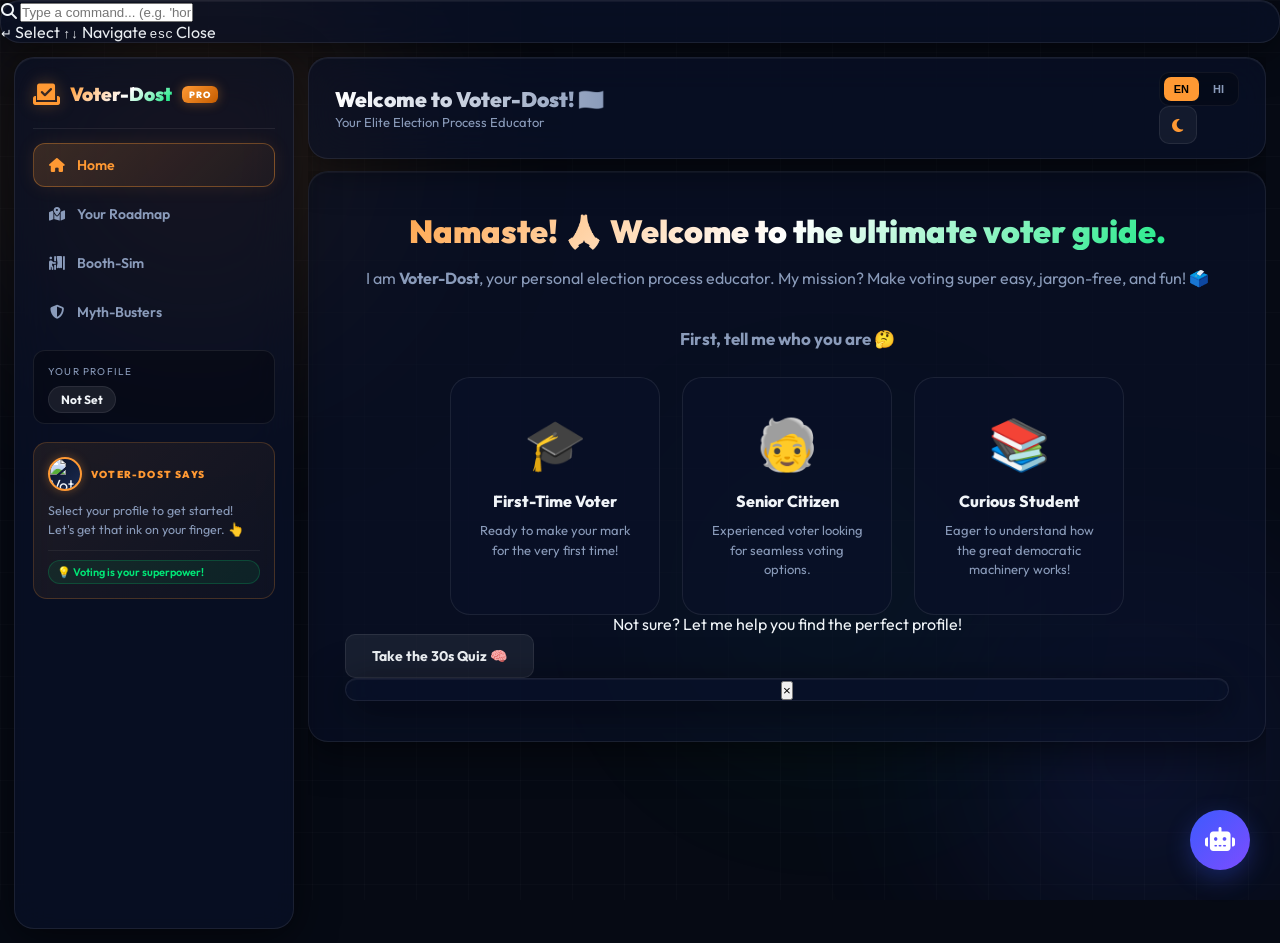
==== commit 3d142618: "updated map" ====
--- a/index.html
+++ b/index.html
@@ -12,12 +12,29 @@
     <meta name="apple-mobile-web-app-capable" content="yes">
     <link rel="apple-touch-icon" href="https://api.dicebear.com/7.x/bottts/svg?seed=VoterDost">
     
-    <!-- Security: CSP (Allowing trusted CDNs) -->
-    <meta http-equiv="Content-Security-Policy" content="default-src 'self'; script-src 'self' https://cdnjs.cloudflare.com https://api.dicebear.com 'unsafe-inline'; style-src 'self' https://fonts.googleapis.com https://cdnjs.cloudflare.com 'unsafe-inline'; font-src 'self' https://fonts.gstatic.com https://cdnjs.cloudflare.com; img-src 'self' https://api.dicebear.com data:; connect-src 'self' https://api.dicebear.com;">
+    <!-- Security: CSP is handled by Nginx for better control -->
+
+    <!-- Critical CSS (Inlined for Performance) -->
+    <style>
+        :root {
+            --bg: #060a14; --col-1: #0a1228; --txt: #f0f4f8; --txt2: #8a9bba;
+            --saffron: #ff9933; --saffron-g: rgba(255,153,51,0.35);
+            --green: #00e676; --green-g: rgba(0,230,118,0.25);
+            --blue: #3d5afe; --blue-g: rgba(61,90,254,0.3);
+            --glass: rgba(10,18,40,0.65); --glass-b: rgba(255,255,255,0.08);
+            --r: 20px; --sidebar: 280px;
+        }
+        *, *::before, *::after { margin: 0; padding: 0; box-sizing: border-box; }
+        body { font-family: 'Outfit', sans-serif; background: var(--bg); color: var(--txt); min-height: 100vh; overflow: hidden; }
+        .app-shell { display: flex; height: 100vh; padding: 14px; gap: 14px; position: relative; z-index: 1; }
+        .sidebar { width: var(--sidebar); flex-shrink: 0; display: flex; flex-direction: column; padding: 24px 18px; gap: 6px; overflow-y: auto; overflow-x: hidden; }
+        .glass { background: var(--glass); backdrop-filter: blur(22px); border: 1px solid var(--glass-b); border-radius: var(--r); }
+        .main-area { flex: 1; display: flex; flex-direction: column; gap: 12px; min-width: 0; overflow: hidden; }
+    </style>
 
     <link rel="stylesheet" href="styles.css?v=elite">
     <link href="https://fonts.googleapis.com/css2?family=Outfit:wght@300;400;600;700;900&display=swap" rel="stylesheet">
-    <link rel="stylesheet" href="https://cdnjs.cloudflare.com/ajax/libs/font-awesome/6.4.0/css/all.min.css">
+    <link rel="stylesheet" href="https://cdnjs.cloudflare.com/ajax/libs/font-awesome/6.4.0/css/all.min.css" integrity="sha512-iecdLmaskl7CVkqkXNQ/ZH/XLlvWZOJyj7Yy7tcenmpD1ypASozpmT/E0iPtmFIB46ZmdtAc9eNBvH0H/ZpiBw==" crossorigin="anonymous" referrerpolicy="no-referrer">
 </head>
 <body>
     <!-- Animated Cyber Background -->
@@ -56,10 +73,10 @@
             </div>
 
             <ul class="nav-list" role="navigation" aria-label="Main Navigation">
-                <li class="nav-item active" data-view="home" tabindex="0" role="button" aria-label="Go to Home"><i class="fa-solid fa-house" aria-hidden="true"></i> Home</li>
-                <li class="nav-item" data-view="roadmap" tabindex="0" role="button" aria-label="View Your Roadmap"><i class="fa-solid fa-map-location-dot" aria-hidden="true"></i> Your Roadmap</li>
-                <li class="nav-item" data-view="boothsim" tabindex="0" role="button" aria-label="Open Booth Simulation"><i class="fa-solid fa-person-booth" aria-hidden="true"></i> Booth-Sim</li>
-                <li class="nav-item" data-view="mythbuster" tabindex="0" role="button" aria-label="View Myth-Busters"><i class="fa-solid fa-shield-halved" aria-hidden="true"></i> Myth-Busters</li>
+                <li class="nav-item active" data-view="home" tabindex="0" role="button" aria-label="Go to Home" id="nav-home"><i class="fa-solid fa-house" aria-hidden="true"></i> <span data-i18n="nav_home">Home</span></li>
+                <li class="nav-item" data-view="roadmap" tabindex="0" role="button" aria-label="View Your Roadmap" id="nav-roadmap"><i class="fa-solid fa-map-location-dot" aria-hidden="true"></i> <span data-i18n="nav_roadmap">Your Roadmap</span></li>
+                <li class="nav-item" data-view="boothsim" tabindex="0" role="button" aria-label="Open Booth Simulation" id="nav-boothsim"><i class="fa-solid fa-person-booth" aria-hidden="true"></i> <span data-i18n="nav_boothsim">Booth-Sim</span></li>
+                <li class="nav-item" data-view="mythbuster" tabindex="0" role="button" aria-label="View Myth-Busters" id="nav-mythbuster"><i class="fa-solid fa-shield-halved" aria-hidden="true"></i> <span data-i18n="nav_mythbuster">Myth-Busters</span></li>
             </ul>
 
             <div class="profile-widget" aria-live="polite">
@@ -85,12 +102,18 @@
             <!-- Header -->
             <header class="top-bar glass">
                 <div>
-                    <h1 class="page-title" id="pageTitle">Welcome to Voter-Dost! 🇮🇳</h1>
-                    <p class="page-sub" id="pageSub">Your Elite Election Process Educator</p>
-                </div>
-                <button class="theme-btn" id="themeBtn" title="Toggle theme" aria-label="Switch to light mode">
-                    <i class="fa-solid fa-moon" aria-hidden="true"></i>
-                </button>
+                    <h1 class="page-title" id="pageTitle" data-i18n="welcome_title">Welcome to Voter-Dost! 🇮🇳</h1>
+                    <p class="page-sub" id="pageSub" data-i18n="welcome_sub">Your Elite Election Process Educator</p>
+                </div>
+                <div class="header-actions">
+                    <div class="lang-toggle glass-inner">
+                        <button class="lang-btn active" data-lang="en">EN</button>
+                        <button class="lang-btn" data-lang="hi">HI</button>
+                    </div>
+                    <button class="theme-btn" id="themeBtn" title="Toggle theme" aria-label="Switch to light mode">
+                        <i class="fa-solid fa-moon" aria-hidden="true"></i>
+                    </button>
+                </div>
             </header>
 
             <!-- Views -->
@@ -140,8 +163,13 @@
                 <!-- ROADMAP -->
                 <section class="view" id="view-roadmap">
                     <div class="glass content-box">
-                        <h2>📍 Your Journey to the Ballot</h2>
-                        <p id="roadmapIntro" class="content-sub">Let's walk through the exact steps you need to take.</p>
+                        <h2 data-i18n="roadmap_title">📍 Your Journey to the Ballot</h2>
+                        <p id="roadmapIntro" class="content-sub" data-i18n="roadmap_sub">Let's walk through the exact steps you need to take.</p>
+                        
+                        <div id="map-section" class="map-container glass-inner" style="display:none; margin: 20px 0; height: 300px; border-radius: 12px; overflow: hidden;">
+                            <div id="googleMap" style="height: 100%; width: 100%;"></div>
+                        </div>
+
                         <div class="timeline" id="roadmapTimeline"></div>
                     </div>
                 </section>
@@ -187,7 +215,22 @@
         </main>
     </div><!-- /.app-shell -->
 
-    <script src="https://cdnjs.cloudflare.com/ajax/libs/vanilla-tilt/1.8.0/vanilla-tilt.min.js"></script>
+    <div id="geminiBot" class="gemini-bot-container">
+        <button id="geminiToggle" class="gemini-toggle"><i class="fa-solid fa-robot"></i></button>
+        <div id="geminiChat" class="gemini-chat glass" style="display:none;">
+            <div class="gemini-header">
+                <h3>Voter-Dost AI</h3>
+                <button id="closeGemini">×</button>
+            </div>
+            <div id="geminiMessages" class="gemini-messages"></div>
+            <div class="gemini-input-area">
+                <input type="text" id="geminiInput" placeholder="Ask anything about voting...">
+                <button id="geminiSend"><i class="fa-solid fa-paper-plane"></i></button>
+            </div>
+        </div>
+    </div>
+
+    <script src="https://cdnjs.cloudflare.com/ajax/libs/vanilla-tilt/1.8.0/vanilla-tilt.min.js" integrity="sha512-RX/OFugt/bkgwRQg4B22KYE79dQhwaPp2IZaA/YyU3GMo/qY7GrXkiG6Dvvwnds6/DefCfwPTgCXnaC6nAgVYw==" crossorigin="anonymous" referrerpolicy="no-referrer"></script>
     <script src="script.js?v=final"></script>
 </body>
 </html>
--- a/styles.css
+++ b/styles.css
@@ -592,4 +592,27 @@
  @ k e y f r a m e s   f a d e I n   {   f r o m { o p a c i t y : 0 }   t o { o p a c i t y : 1 }   } 
    
- + 
+/* New Styles */
+.header-actions { display: flex; align-items: center; gap: 14px; }
+.lang-toggle { display: flex; padding: 4px; border-radius: 10px; gap: 4px; }
+.lang-btn { border: none; background: transparent; color: var(--txt2); font-size: 11px; font-weight: 800; padding: 6px 10px; border-radius: 7px; cursor: pointer; transition: all .2s; }
+.lang-btn.active { background: var(--saffron); color: #000; }
+.gemini-bot-container { position: fixed; bottom: 30px; right: 30px; z-index: 1100; }
+.gemini-toggle { width: 60px; height: 60px; border-radius: 50%; border: none; background: linear-gradient(135deg, var(--blue), #7c4dff); color: #fff; font-size: 24px; cursor: pointer; box-shadow: 0 8px 24px var(--blue-g); transition: all .3s cubic-bezier(.16,1,.3,1); }
+.gemini-toggle:hover { transform: scale(1.1) rotate(10deg); box-shadow: 0 12px 32px var(--blue-g); }
+.gemini-chat { position: absolute; bottom: 80px; right: 0; width: 350px; height: 480px; display: flex; flex-direction: column; overflow: hidden; animation: slideIn .4s cubic-bezier(.16,1,.3,1) forwards; transform-origin: bottom right; }
+@keyframes slideIn { from{opacity:0;transform:scale(0.8) translateY(20px)} to{opacity:1;transform:scale(1) translateY(0)} }
+.gemini-header { padding: 18px; border-bottom: 1px solid var(--glass-b); display: flex; justify-content: space-between; align-items: center; background: rgba(255,255,255,0.03); }
+.gemini-header h3 { font-size: 15px; font-weight: 800; color: var(--blue); }
+#closeGemini { background: none; border: none; color: var(--txt2); font-size: 24px; cursor: pointer; }
+.gemini-messages { flex: 1; overflow-y: auto; padding: 18px; display: flex; flex-direction: column; gap: 12px; }
+.msg { padding: 10px 14px; border-radius: 12px; font-size: 13px; line-height: 1.5; max-width: 85%; }
+.msg-bot { background: var(--glass-h); color: var(--txt); align-self: flex-start; border-bottom-left-radius: 2px; border: 1px solid var(--glass-b); }
+.msg-user { background: var(--blue); color: #fff; align-self: flex-end; border-bottom-right-radius: 2px; }
+.gemini-input-area { padding: 14px; border-top: 1px solid var(--glass-b); display: flex; gap: 10px; background: rgba(0,0,0,0.2); }
+.gemini-input-area input { flex: 1; background: rgba(255,255,255,0.05); border: 1px solid var(--glass-b); border-radius: 8px; padding: 10px 14px; color: #fff; font-size: 13px; outline: none; }
+.gemini-input-area input:focus { border-color: var(--blue); }
+.gemini-input-area button { background: var(--blue); color: #fff; border: none; width: 38px; height: 38px; border-radius: 8px; cursor: pointer; transition: all .2s; }
+.gemini-input-area button:hover { background: #536dfe; }
+.map-container { border: 1px solid var(--glass-b); box-shadow: inset 0 0 20px rgba(0,0,0,0.4); }
